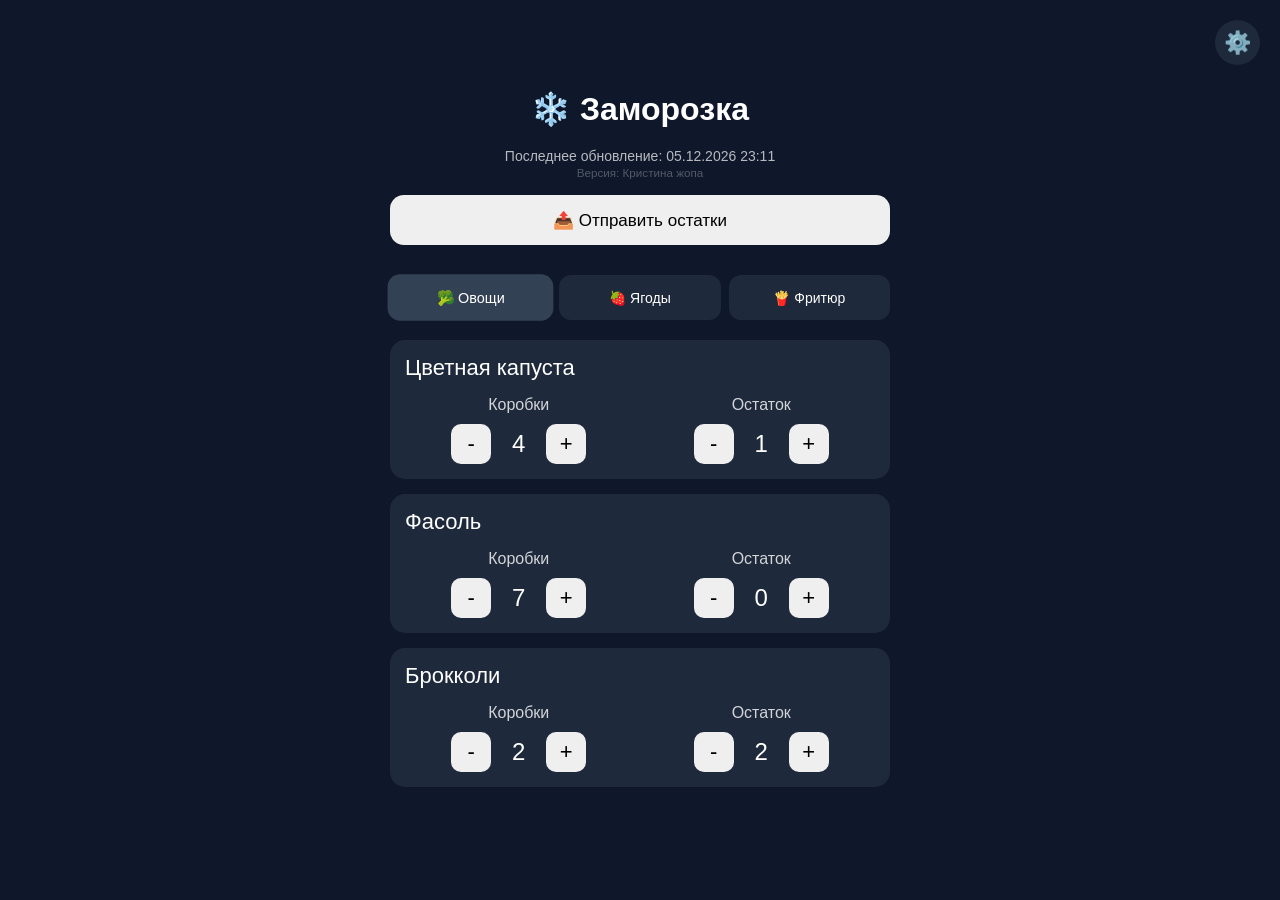
==== index.html @ 6b8f2dd9 "FreezeTrack v0.5" ====
<!DOCTYPE html>
<html lang="ru">

<head>

<meta charset="UTF-8">

<meta name="viewport" content="width=device-width, initial-scale=1.0, maximum-scale=1.0, user-scalable=no">

<title>FreezeTrack</title>

<link rel="stylesheet" href="style.css">

<link rel="manifest" href="manifest.json">

<link rel="apple-touch-icon" href="icon.png">

<meta name="apple-mobile-web-app-capable" content="yes">

<meta name="apple-mobile-web-app-status-bar-style" content="black-translucent">

</head>


<body>


<div class="container">


<h1>❄️ Заморозка</h1>


<div id="reportDate"></div>


<button id="shareButton">
📤 Отправить остатки
</button>



<div class="tabs">

<button class="tab active" onclick="changeCategory('Овощи', this)">
🥦 Овощи
</button>

<button class="tab" onclick="changeCategory('Ягоды', this)">
🍓 Ягоды
</button>

<button class="tab" onclick="changeCategory('Фритюр', this)">
🍟 Фритюр
</button>

</div>



<div id="productList"></div>

<button id="settingsButton">
⚙️
</button>


</div>



<script src="script.js?v=2"></script>


</body>

</html>
---- style.css ----
body{
    margin:0;
    background:#0f172a;
    color:white;
    font-family:Arial, Helvetica, sans-serif;
    overscroll-behavior: none;
}
* {
    -webkit-tap-highlight-color: transparent;
    -webkit-touch-callout: none;
    user-select: none;
    -webkit-user-select: none;
}

.container{

    max-width:500px;

    margin:auto;

    padding:20px;

}

h1{

    margin-top:70px;

    text-align:center;

    margin-bottom:20px;

}

#addButton{

    width:100%;

    height:55px;

    border:none;

    border-radius:15px;

    font-size:18px;

    cursor:pointer;

    margin-bottom:20px;

}

.card{

    background:#1e293b;

    border-radius:15px;

    padding:15px;

    margin-bottom:15px;

}

.name{

    font-size:22px;

    margin-bottom:15px;

}

.controls{

    display:flex;

    justify-content:center;

    align-items:center;

    gap:20px;

}

.controls button{

    width:45px;

    height:45px;

    border:none;

    border-radius:10px;

    font-size:24px;

    cursor:pointer;

}

.count{

    font-size:26px;

    width:40px;

    text-align:center;

}
.topRow{

display:flex;

justify-content:space-between;

align-items:center;

margin-bottom:15px;

}

.deleteButton{

background:#ef4444;

color:white;

width:35px;

height:35px;

font-size:18px;

}

.columns{

    display:flex;

    justify-content:space-around;

    gap:15px;

}


.column{

    text-align:center;

}


.label{

    margin-bottom:10px;

    font-size:16px;

    opacity:0.8;

}


.controls{

    display:flex;

    align-items:center;

    justify-content:center;

    gap:10px;

}


.controls button{

    width:40px;

    height:40px;

    font-size:22px;

}


.count{

    font-size:24px;

    width:35px;

}

/* Вкладки категорий */

.tabs {

    display:flex;

    gap:8px;

    margin:20px 0;

}


.tab {

    flex:1;

    height:45px;

    border:none;

    border-radius:12px;

    background:#1e293b;

    color:white;

    font-size:14px;

    cursor:pointer;

}



.tab.active {

    background:#334155;

    transform:scale(1.03);

}



/* Дата */

#reportDate {

    text-align:center;

    opacity:0.7;

    font-size:14px;

    margin-bottom:15px;

}



/* Кнопка отправки */

#shareButton {

    width:100%;

    height:50px;

    border:none;

    border-radius:14px;

    font-size:17px;

    cursor:pointer;

    margin-bottom:10px;

}

.settingItem{

display:flex;

justify-content:space-between;

align-items:center;

background:#1e293b;

padding:15px;

border-radius:12px;

margin-bottom:10px;

}


.settingItem button{

width:40px;

height:40px;

border:none;

border-radius:10px;

}

#settingsButton,
#backButton {

    position:fixed;

    top:20px;

    width:45px;

    height:45px;

    border-radius:50%;

    border:none;

    background:#1e293b;

    color:white;

    font-size:22px;

    display:flex;

    align-items:center;

    justify-content:center;

    z-index:100;

}



#settingsButton {

    right:20px;

}



#backButton {

    left:20px;

}
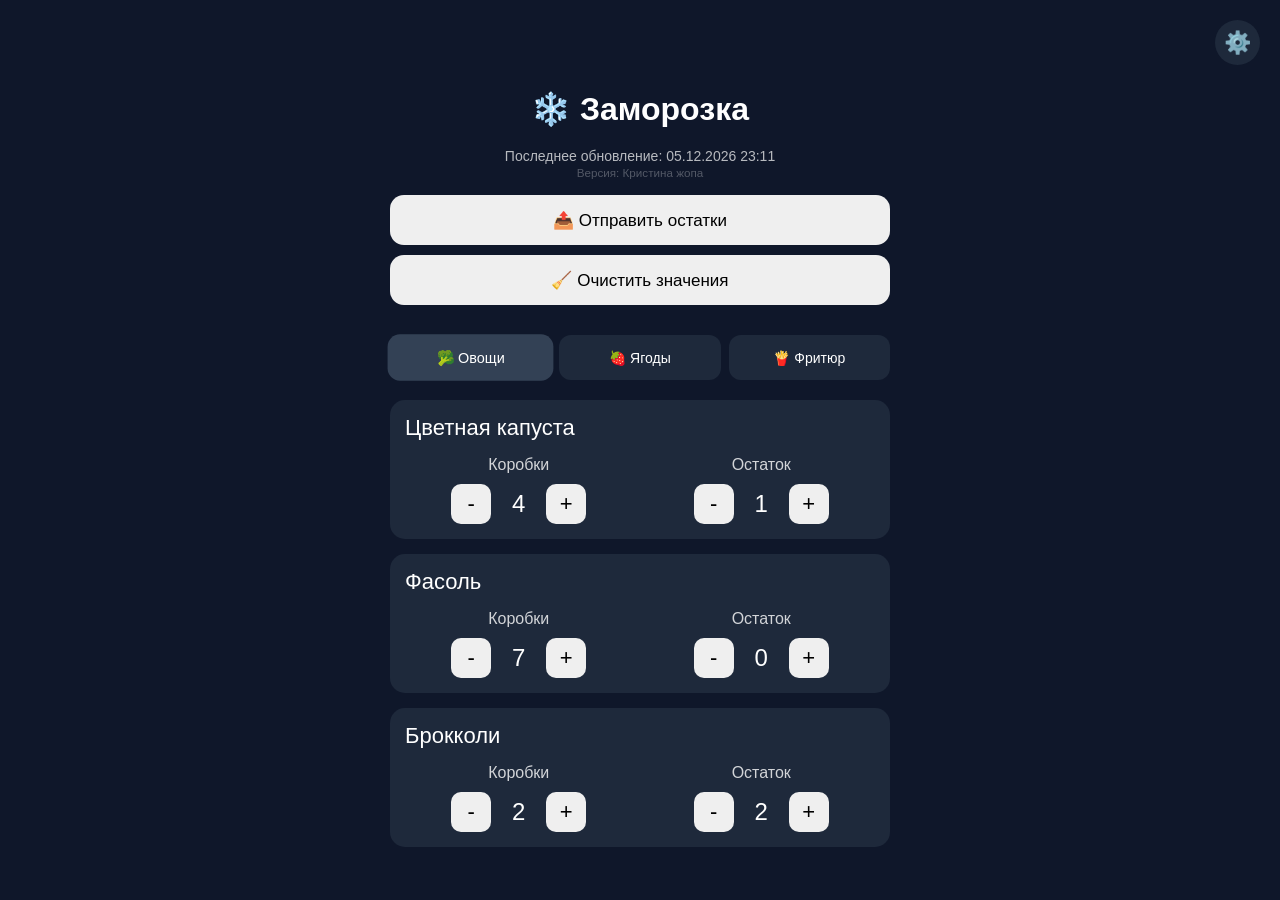
==== commit e8bfe84b: "FreezeTrack v0.6: скрытие, редактор, отчет и очистка" ====
--- a/index.html
+++ b/index.html
@@ -38,7 +38,9 @@
 📤 Отправить остатки
 </button>
 
-
+<button id="clearButton">
+🧹 Очистить значения
+</button>
 
 <div class="tabs">
 
--- a/style.css
+++ b/style.css
@@ -279,9 +279,9 @@
 
 display:flex;
 
-justify-content:space-between;
-
 align-items:center;
+
+gap:10px;
 
 background:#1e293b;
 
@@ -351,4 +351,42 @@
 
     left:20px;
 
+}
+
+.settingItem span{
+
+    flex:1;
+
+}
+
+
+.settingItem{
+
+    gap:10px;
+
+}
+
+
+.hiddenProduct{
+
+    opacity:0.35;
+
+}
+
+#clearButton{
+
+    width:100%;
+
+    height:50px;
+
+    border:none;
+
+    border-radius:14px;
+
+    font-size:17px;
+
+    cursor:pointer;
+
+    margin-bottom:10px;
+
 }
